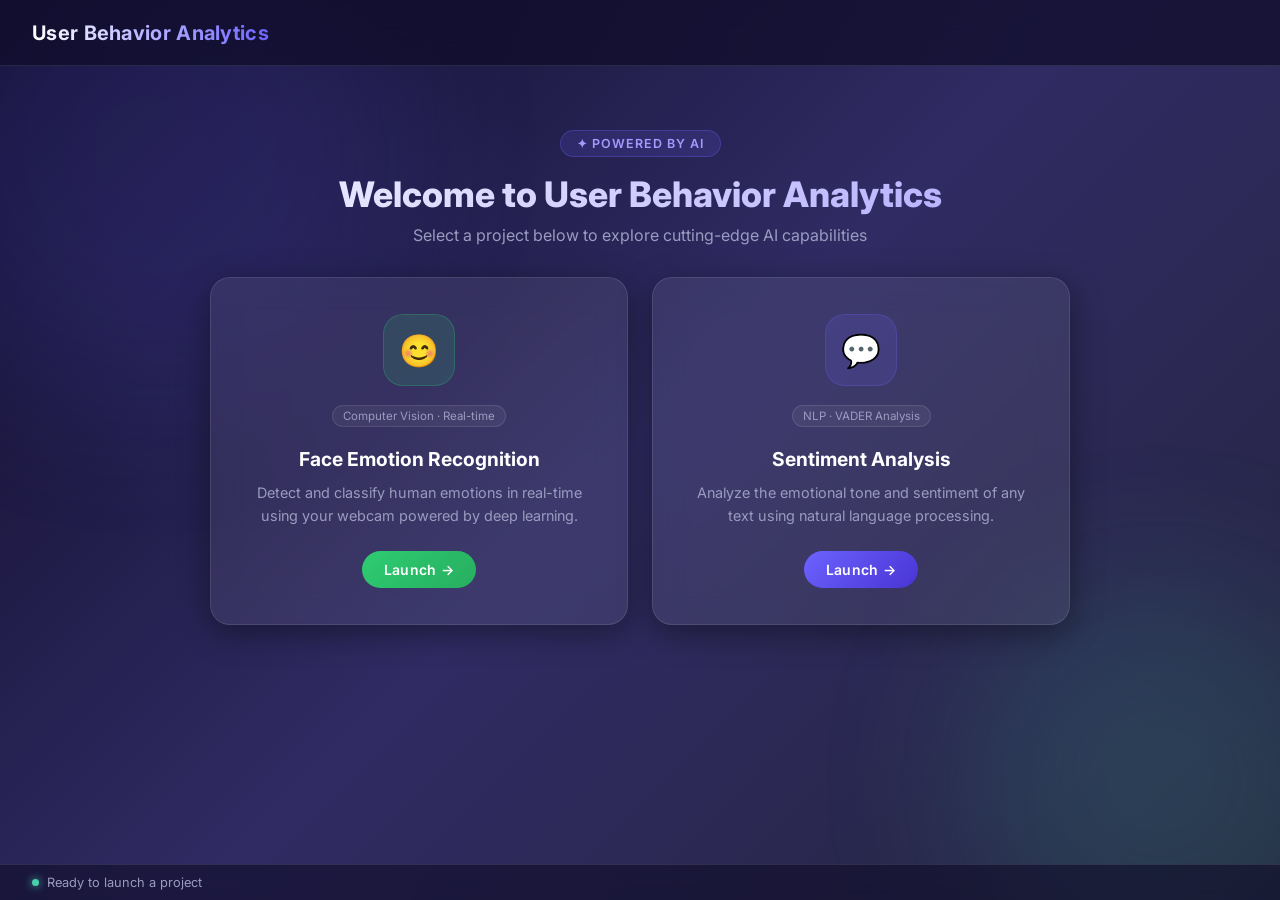
==== templates/index.html @ ce8d95f1 "first commit" ====
<!DOCTYPE html>
<html lang="en">
<head>
  <meta charset="UTF-8"/>
  <meta name="viewport" content="width=device-width, initial-scale=1.0"/>
  <title>AI Project Hub</title>
  <link rel="stylesheet" href="/static/style.css"/>
</head>
<body>

<header>
  <h1>User Behavior Analytics</h1>
</header>

<main>
  <div class="hero">
    <div class="hero-badge">✦ Powered by AI</div>
    <h2>Welcome to User Behavior Analytics</h2>
    <p>Select a project below to explore cutting-edge AI capabilities</p>
  </div>

  <div class="project-grid">

    <div class="project-card" onclick="location.href='/emotion'">
      <div class="icon-wrap icon-green">😊</div>
      <div class="tag">Computer Vision · Real-time</div>
      <h3>Face Emotion Recognition</h3>
      <p>Detect and classify human emotions in real-time using your webcam powered by deep learning.</p>
      <a href="/emotion" class="btn btn-success">Launch →</a>
    </div>

    <div class="project-card" onclick="location.href='/sentiment'">
      <div class="icon-wrap icon-blue">💬</div>
      <div class="tag">NLP · VADER Analysis</div>
      <h3>Sentiment Analysis</h3>
      <p>Analyze the emotional tone and sentiment of any text using natural language processing.</p>
      <a href="/sentiment" class="btn btn-primary">Launch →</a>
    </div>

  </div>
</main>

<footer>Ready to launch a project</footer>

</body>
</html>
---- static/style.css ----
@import url('https://fonts.googleapis.com/css2?family=Inter:wght@300;400;500;600;700;800&display=swap');

*, *::before, *::after { box-sizing: border-box; margin: 0; padding: 0; }

:root {
  --bg-1:      #0f0c29;
  --bg-2:      #302b63;
  --bg-3:      #24243e;
  --glass:     rgba(255,255,255,0.07);
  --glass-b:   rgba(255,255,255,0.12);
  --border:    rgba(255,255,255,0.10);
  --accent:    #6c63ff;
  --accent2:   #48cfad;
  --text:      #f0f0f0;
  --muted:     #9b9bc0;
  --positive:  #2ecc71;
  --neutral:   #f39c12;
  --negative:  #e74c3c;
  --success:   #2ecc71;
  --danger:    #e74c3c;
  --primary:   #6c63ff;
  --gray:      #636e72;
  --radius:    16px;
  --radius-sm: 10px;
  --shadow:    0 8px 32px rgba(0,0,0,0.4);
  --glow:      0 0 20px rgba(108,99,255,0.3);
}

/* ── Base ─────────────────────────────────────────────────── */
html { scroll-behavior: smooth; }

body {
  font-family: 'Inter', 'Segoe UI', sans-serif;
  background: linear-gradient(135deg, var(--bg-1) 0%, var(--bg-2) 50%, var(--bg-3) 100%);
  background-attachment: fixed;
  color: var(--text);
  min-height: 100vh;
  display: flex;
  flex-direction: column;
}

/* Animated background blobs */
body::before, body::after {
  content: '';
  position: fixed;
  border-radius: 50%;
  filter: blur(80px);
  opacity: 0.15;
  pointer-events: none;
  z-index: 0;
}
body::before {
  width: 500px; height: 500px;
  background: var(--accent);
  top: -100px; left: -100px;
  animation: blob1 12s ease-in-out infinite alternate;
}
body::after {
  width: 400px; height: 400px;
  background: var(--accent2);
  bottom: -80px; right: -80px;
  animation: blob2 10s ease-in-out infinite alternate;
}
@keyframes blob1 { to { transform: translate(60px, 80px) scale(1.1); } }
@keyframes blob2 { to { transform: translate(-60px, -60px) scale(1.15); } }

header, main, footer { position: relative; z-index: 1; }

/* ── Header ──────────────────────────────────────────────── */
header {
  background: rgba(15,12,41,0.7);
  backdrop-filter: blur(20px);
  -webkit-backdrop-filter: blur(20px);
  border-bottom: 1px solid var(--border);
  padding: 0 32px;
  height: 66px;
  display: flex;
  align-items: center;
  justify-content: space-between;
  flex-shrink: 0;
}
header h1 {
  font-size: 1.25rem;
  font-weight: 700;
  background: linear-gradient(90deg, #fff 0%, var(--accent) 100%);
  -webkit-background-clip: text;
  -webkit-text-fill-color: transparent;
  background-clip: text;
  letter-spacing: .3px;
}

/* ── Buttons ─────────────────────────────────────────────── */
.btn {
  display: inline-flex;
  align-items: center;
  gap: 7px;
  padding: 10px 22px;
  border: none;
  border-radius: 50px;
  font-size: .875rem;
  font-weight: 600;
  cursor: pointer;
  transition: all .22s ease;
  text-decoration: none;
  color: #fff;
  letter-spacing: .3px;
  position: relative;
  overflow: hidden;
}
.btn::after {
  content: '';
  position: absolute;
  inset: 0;
  background: rgba(255,255,255,0);
  transition: background .2s;
}
.btn:hover::after  { background: rgba(255,255,255,0.1); }
.btn:hover         { transform: translateY(-2px); box-shadow: 0 6px 20px rgba(0,0,0,0.3); }
.btn:active        { transform: translateY(0); }

.btn-primary { background: linear-gradient(135deg, #6c63ff, #4834d4); }
.btn-success { background: linear-gradient(135deg, #2ecc71, #27ae60); }
.btn-danger  { background: linear-gradient(135deg, #e74c3c, #c0392b); }
.btn-gray    { background: linear-gradient(135deg, #636e72, #4a5568); }
.btn-accent  { background: linear-gradient(135deg, #48cfad, #2ecc71); }

/* ── Main ────────────────────────────────────────────────── */
main { flex: 1; padding: 28px 32px; }

/* ── Glass Card ──────────────────────────────────────────── */
.card {
  background: var(--glass);
  backdrop-filter: blur(16px);
  -webkit-backdrop-filter: blur(16px);
  border: 1px solid var(--border);
  border-radius: var(--radius);
  padding: 24px 26px;
  box-shadow: var(--shadow);
}
.card-title {
  font-size: .78rem;
  font-weight: 700;
  color: var(--muted);
  text-transform: uppercase;
  letter-spacing: 1px;
  margin-bottom: 14px;
}

/* ── Footer ──────────────────────────────────────────────── */
footer {
  background: rgba(15,12,41,0.6);
  backdrop-filter: blur(12px);
  border-top: 1px solid var(--border);
  padding: 10px 32px;
  font-size: .8rem;
  color: var(--muted);
  flex-shrink: 0;
  display: flex;
  align-items: center;
  gap: 8px;
}
footer::before {
  content: '';
  width: 7px; height: 7px;
  border-radius: 50%;
  background: var(--accent2);
  box-shadow: 0 0 8px var(--accent2);
  flex-shrink: 0;
}

/* ══════════════════════════════════════════════════════════
   INDEX PAGE
══════════════════════════════════════════════════════════ */
.hero {
  text-align: center;
  padding: 36px 0 32px;
}
.hero-badge {
  display: inline-block;
  background: rgba(108,99,255,0.15);
  border: 1px solid rgba(108,99,255,0.3);
  color: #a29bfe;
  font-size: .78rem;
  font-weight: 600;
  padding: 5px 16px;
  border-radius: 50px;
  letter-spacing: 1px;
  text-transform: uppercase;
  margin-bottom: 16px;
}
.hero h2 {
  font-size: 2.2rem;
  font-weight: 800;
  background: linear-gradient(135deg, #fff 0%, #a29bfe 100%);
  -webkit-background-clip: text;
  -webkit-text-fill-color: transparent;
  background-clip: text;
  margin-bottom: 10px;
  line-height: 1.2;
}
.hero p { color: var(--muted); font-size: 1rem; }

.project-grid {
  display: grid;
  grid-template-columns: repeat(auto-fit, minmax(300px, 1fr));
  gap: 24px;
  max-width: 860px;
  margin: 0 auto;
}

.project-card {
  background: var(--glass);
  backdrop-filter: blur(16px);
  border: 1px solid var(--border);
  border-radius: 20px;
  padding: 36px 30px;
  text-align: center;
  box-shadow: var(--shadow);
  transition: transform .25s ease, box-shadow .25s ease, border-color .25s;
  cursor: pointer;
}
.project-card:hover {
  transform: translateY(-6px);
  box-shadow: 0 16px 48px rgba(0,0,0,0.5), var(--glow);
  border-color: rgba(108,99,255,0.35);
}
.project-card .icon-wrap {
  width: 72px; height: 72px;
  border-radius: 20px;
  display: flex; align-items: center; justify-content: center;
  font-size: 2rem;
  margin: 0 auto 18px;
}
.icon-green { background: rgba(46,204,113,0.15); border: 1px solid rgba(46,204,113,0.25); }
.icon-blue  { background: rgba(108,99,255,0.15); border: 1px solid rgba(108,99,255,0.25); }

.project-card h3 {
  font-size: 1.2rem;
  font-weight: 700;
  margin-bottom: 10px;
  color: #fff;
}
.project-card p {
  color: var(--muted);
  font-size: .9rem;
  line-height: 1.6;
  margin-bottom: 24px;
}
.project-card .tag {
  display: inline-block;
  background: rgba(255,255,255,0.06);
  border: 1px solid var(--border);
  color: var(--muted);
  font-size: .72rem;
  padding: 3px 10px;
  border-radius: 50px;
  margin-bottom: 20px;
}

/* ══════════════════════════════════════════════════════════
   SENTIMENT PAGE
══════════════════════════════════════════════════════════ */
.sentiment-layout {
  display: grid;
  grid-template-rows: auto auto 1fr;
  gap: 18px;
}

.input-card label {
  display: block;
  font-weight: 600;
  font-size: .88rem;
  color: var(--muted);
  text-transform: uppercase;
  letter-spacing: .8px;
  margin-bottom: 12px;
}
textarea {
  width: 100%;
  height: 150px;
  background: rgba(0,0,0,0.25);
  color: var(--text);
  border: 1.5px solid var(--border);
  border-radius: var(--radius-sm);
  padding: 14px 16px;
  font-size: .95rem;
  resize: vertical;
  outline: none;
  font-family: 'Inter', sans-serif;
  transition: border-color .2s, box-shadow .2s;
  line-height: 1.6;
}
textarea:focus {
  border-color: var(--accent);
  box-shadow: 0 0 0 3px rgba(108,99,255,0.15);
}
textarea::placeholder { color: rgba(155,155,192,0.5); }

.btn-row { display: flex; gap: 10px; flex-wrap: wrap; }

.results-card { display: none; }
.results-card.visible {
  display: block;
  animation: fadeUp .35s ease;
}
@keyframes fadeUp {
  from { opacity: 0; transform: translateY(12px); }
  to   { opacity: 1; transform: translateY(0); }
}

.results-inner {
  display: grid;
  grid-template-columns: 1fr 1fr;
  gap: 28px;
  align-items: start;
}
@media (max-width: 640px) { .results-inner { grid-template-columns: 1fr; } }

.score-row {
  display: flex;
  align-items: center;
  justify-content: space-between;
  padding: 11px 0;
  border-bottom: 1px solid rgba(255,255,255,0.06);
}
.score-row:last-child { border-bottom: none; }
.score-label { font-size: .9rem; color: var(--muted); }
.score-value { font-weight: 700; font-size: 1rem; }

.overall-badge {
  display: inline-flex;
  align-items: center;
  gap: 6px;
  padding: 6px 16px;
  border-radius: 50px;
  font-weight: 700;
  font-size: .95rem;
}
.badge-positive { background: rgba(46,204,113,0.15);  color: var(--positive); border: 1px solid rgba(46,204,113,0.3); }
.badge-neutral  { background: rgba(243,156,18,0.15);  color: var(--neutral);  border: 1px solid rgba(243,156,18,0.3); }
.badge-negative { background: rgba(231,76,60,0.15);   color: var(--negative); border: 1px solid rgba(231,76,60,0.3); }

/* Bar chart */
.bar-chart { display: flex; flex-direction: column; gap: 16px; }
.bar-item-label {
  display: flex;
  justify-content: space-between;
  font-size: .82rem;
  margin-bottom: 6px;
  color: var(--muted);
  font-weight: 500;
}
.bar-track {
  background: rgba(255,255,255,0.06);
  border-radius: 50px;
  height: 10px;
  overflow: hidden;
}
.bar-fill {
  height: 100%;
  border-radius: 50px;
  transition: width .7s cubic-bezier(.4,0,.2,1);
  width: 0%;
}
.bar-pos { background: linear-gradient(90deg, #27ae60, #2ecc71); }
.bar-neu { background: linear-gradient(90deg, #e67e22, #f39c12); }
.bar-neg { background: linear-gradient(90deg, #c0392b, #e74c3c); }

/* ══════════════════════════════════════════════════════════
   EMOTION PAGE
══════════════════════════════════════════════════════════ */
.emotion-layout {
  display: grid;
  grid-template-columns: 1fr 300px;
  gap: 20px;
  height: calc(100vh - 130px);
}
@media (max-width: 900px) {
  .emotion-layout { grid-template-columns: 1fr; height: auto; }
}

.video-card { display: flex; flex-direction: column; }

#video-feed {
  width: 100%;
  border-radius: var(--radius-sm);
  background: #000;
  flex: 1;
  object-fit: cover;
  display: none;
  border: 1px solid var(--border);
}
#video-placeholder {
  width: 100%;
  flex: 1;
  min-height: 360px;
  background: rgba(0,0,0,0.3);
  border-radius: var(--radius-sm);
  border: 2px dashed rgba(255,255,255,0.1);
  display: flex;
  flex-direction: column;
  align-items: center;
  justify-content: center;
  color: var(--muted);
  gap: 10px;
}
#video-placeholder .ph-icon { font-size: 2.5rem; opacity: .5; }
#video-placeholder span     { font-size: .9rem; }

.ctrl-row { display: flex; gap: 10px; margin-top: 14px; flex-wrap: wrap; }

.right-panel { display: flex; flex-direction: column; gap: 16px; overflow-y: auto; }

/* Current emotion card */
.emotion-badge-card {
  text-align: center;
  padding: 24px 16px;
  position: relative;
  overflow: hidden;
}
.emotion-badge-card::before {
  content: '';
  position: absolute;
  inset: 0;
  background: radial-gradient(circle at 50% 0%, rgba(108,99,255,0.15), transparent 70%);
  pointer-events: none;
}
.emotion-badge-card .label {
  font-size: .72rem;
  font-weight: 700;
  color: var(--muted);
  text-transform: uppercase;
  letter-spacing: 1.2px;
  margin-bottom: 10px;
}
.emotion-badge-card .value {
  font-size: 1.8rem;
  font-weight: 800;
  color: var(--accent);
  transition: color .4s ease;
  line-height: 1;
}
.emotion-badge-card .emoji {
  font-size: 2.4rem;
  margin-bottom: 8px;
  display: block;
  transition: all .3s;
}

/* Stats */
.stat-item {
  display: flex;
  align-items: center;
  gap: 10px;
  padding: 9px 0;
  border-bottom: 1px solid rgba(255,255,255,0.05);
  font-size: .86rem;
}
.stat-item:last-child { border-bottom: none; }
.stat-dot {
  width: 9px; height: 9px;
  border-radius: 50%;
  flex-shrink: 0;
  box-shadow: 0 0 6px currentColor;
}
.stat-name  { flex: 1; text-transform: capitalize; color: var(--text); }
.stat-bar-wrap { flex: 1; }
.stat-mini-bar {
  height: 4px;
  border-radius: 50px;
  transition: width .5s ease;
}
.stat-count { font-weight: 700; font-size: .82rem; color: var(--muted); min-width: 40px; text-align: right; }

/* Pulse animation for active emotion */
@keyframes pulse-glow {
  0%, 100% { text-shadow: 0 0 10px currentColor; }
  50%       { text-shadow: 0 0 25px currentColor, 0 0 50px currentColor; }
}
.emotion-active { animation: pulse-glow 2s ease-in-out infinite; }
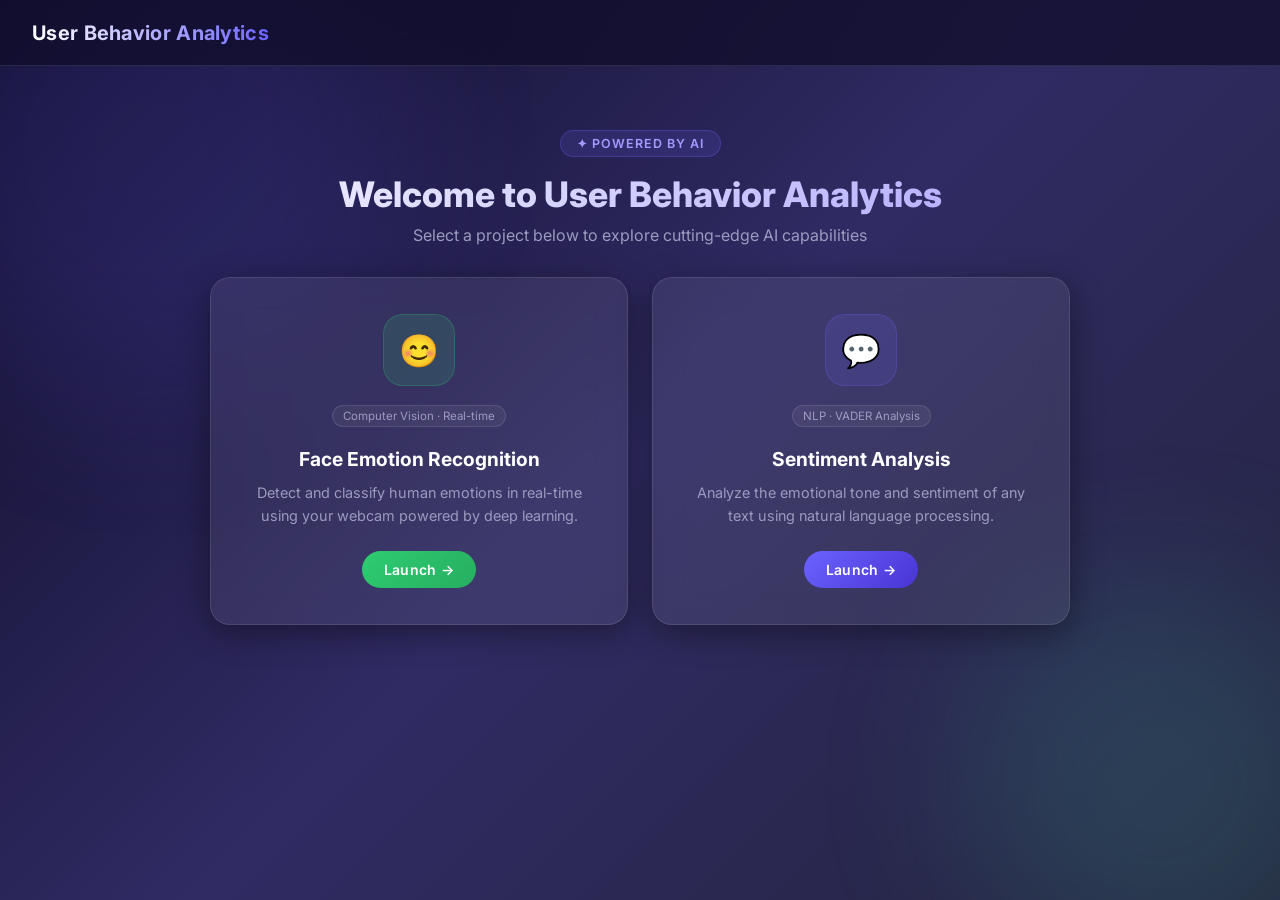
==== commit b1cfb908: "Update index.html" ====
--- a/templates/index.html
+++ b/templates/index.html
@@ -39,8 +39,5 @@
 
   </div>
 </main>
-
-<footer>Ready to launch a project</footer>
-
 </body>
 </html>
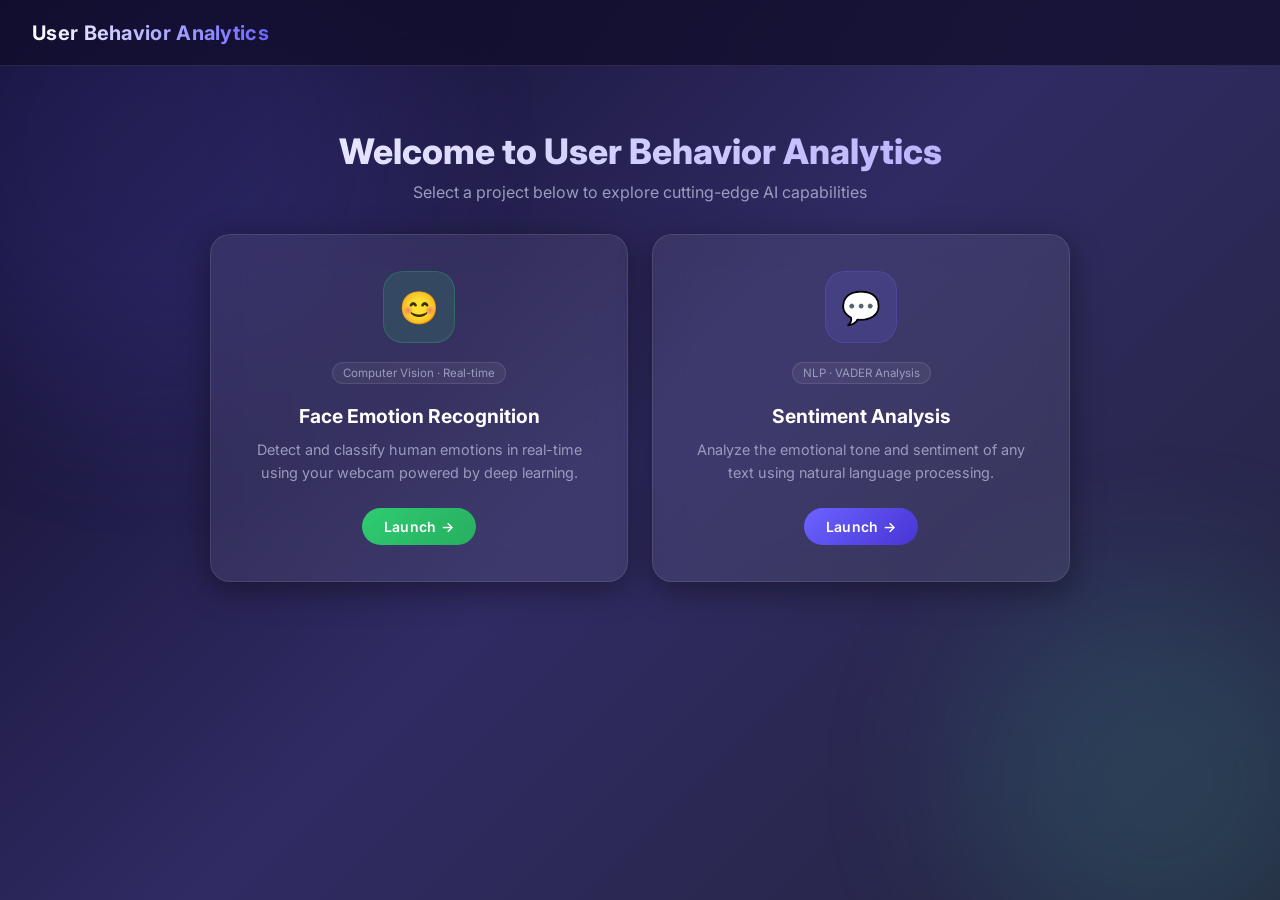
==== commit 84848947: "Update index.html" ====
--- a/templates/index.html
+++ b/templates/index.html
@@ -14,7 +14,6 @@
 
 <main>
   <div class="hero">
-    <div class="hero-badge">✦ Powered by AI</div>
     <h2>Welcome to User Behavior Analytics</h2>
     <p>Select a project below to explore cutting-edge AI capabilities</p>
   </div>
